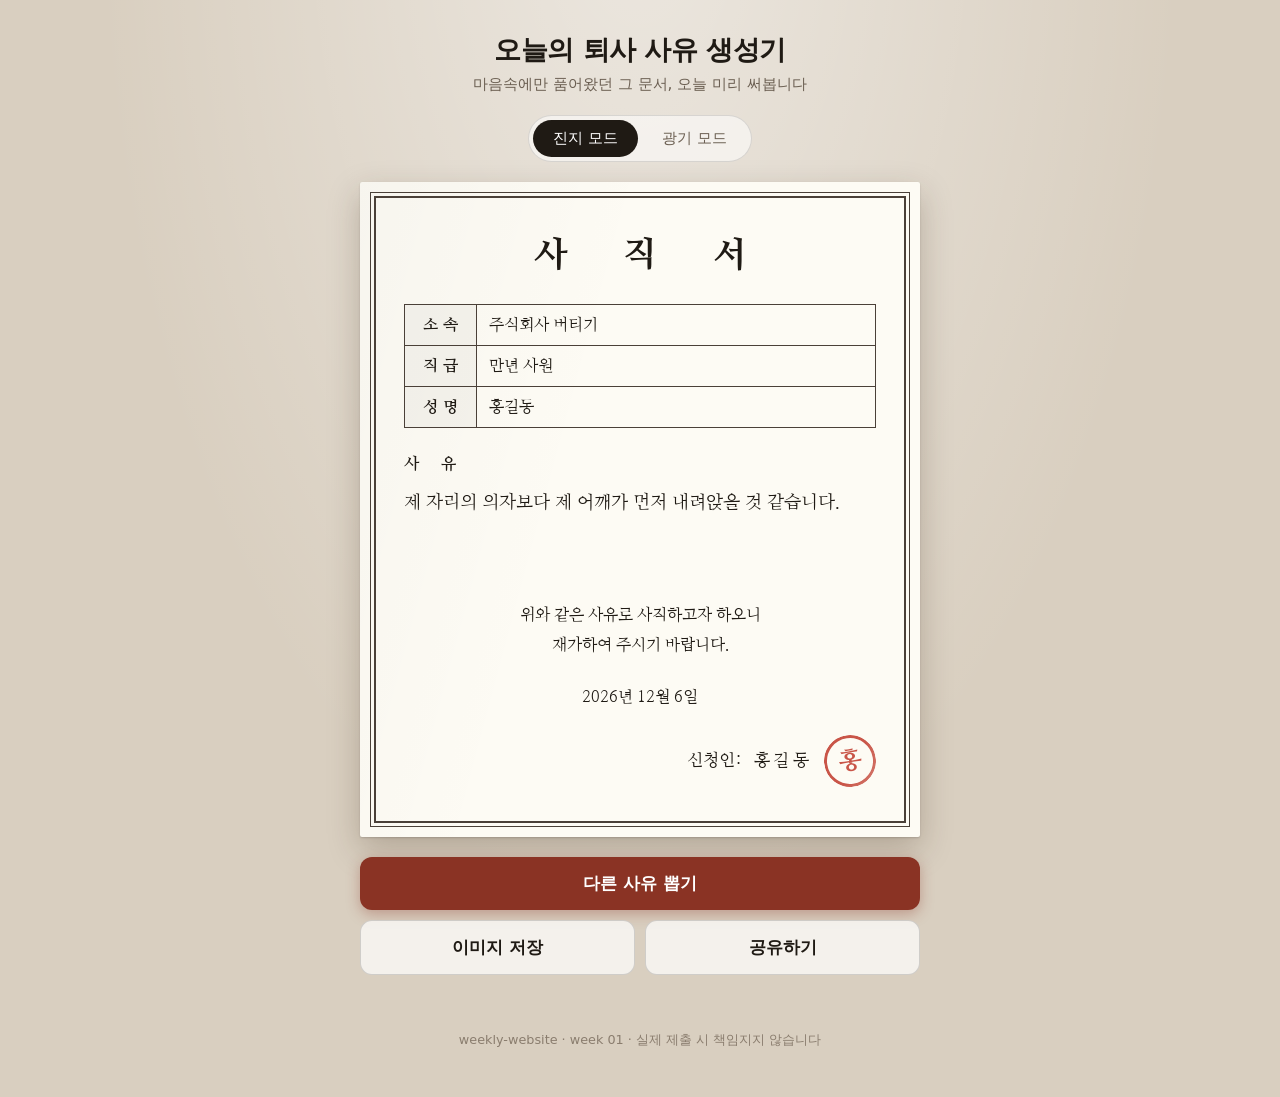
==== weeks/01-resignation-generator/index.html @ abd7a3d4 "week 01: 오늘의 퇴사 사유 생성기 - 사직서 문서 UI: 진지/광기 모드, 슬롯 셔플, 성명 도장 - 캔버스 기반 PNG 저장, Web Share API 공유 - 루트 랜딩" ====
<!DOCTYPE html>
<html lang="ko">
<head>
  <meta charset="UTF-8">
  <meta name="viewport" content="width=device-width, initial-scale=1.0">
  <title>오늘의 퇴사 사유 생성기</title>
  <meta name="description" content="버튼 하나로 완성되는 나만의 사직서. 진지 모드부터 광기 모드까지, 오늘의 퇴사 사유를 뽑아보세요.">
  <meta property="og:title" content="오늘의 퇴사 사유 생성기">
  <meta property="og:description" content="버튼 하나로 완성되는 나만의 사직서. 오늘의 퇴사 사유를 뽑아보세요.">
  <link rel="preconnect" href="https://fonts.googleapis.com">
  <link rel="preconnect" href="https://fonts.gstatic.com" crossorigin>
  <link href="https://fonts.googleapis.com/css2?family=Nanum+Myeongjo:wght@400;700;800&family=Pretendard:wght@400;600&display=swap" rel="stylesheet">
  <link rel="stylesheet" href="style.css">
</head>
<body>
  <main class="wrap">
    <header class="site-header">
      <h1 class="site-title">오늘의 퇴사 사유 생성기</h1>
      <p class="site-sub">마음속에만 품어왔던 그 문서, 오늘 미리 써봅니다</p>
    </header>

    <div class="mode-toggle" role="tablist" aria-label="사유 모드 선택">
      <button class="mode-btn is-active" id="modeSerious" role="tab" aria-selected="true">진지 모드</button>
      <button class="mode-btn" id="modeMad" role="tab" aria-selected="false">광기 모드</button>
    </div>

    <section class="paper" id="paper" aria-label="사직서 문서">
      <div class="paper-inner">
        <h2 class="doc-title">사&nbsp;&nbsp;직&nbsp;&nbsp;서</h2>

        <table class="info-table">
          <tbody>
            <tr>
              <th scope="row">소속</th>
              <td><input type="text" id="fieldDept" value="주식회사 버티기" maxlength="20" aria-label="소속"></td>
            </tr>
            <tr>
              <th scope="row">직급</th>
              <td><input type="text" id="fieldRank" value="만년 사원" maxlength="20" aria-label="직급"></td>
            </tr>
            <tr>
              <th scope="row">성명</th>
              <td><input type="text" id="fieldName" value="홍길동" maxlength="10" aria-label="성명"></td>
            </tr>
          </tbody>
        </table>

        <div class="reason-block">
          <p class="reason-label">사&nbsp;&nbsp;유</p>
          <p class="reason-text" id="reasonText" aria-live="polite"></p>
        </div>

        <p class="closing">위와 같은 사유로 사직하고자 하오니<br>재가하여 주시기 바랍니다.</p>

        <p class="doc-date" id="docDate"></p>

        <div class="sign-row">
          <span class="sign-label">신청인:</span>
          <span class="sign-name" id="signName">홍길동</span>
          <span class="stamp" id="stamp" aria-hidden="true">홍</span>
        </div>
      </div>
    </section>

    <div class="controls">
      <button class="btn btn-primary" id="btnDraw">다른 사유 뽑기</button>
      <div class="btn-row">
        <button class="btn btn-secondary" id="btnSave">이미지 저장</button>
        <button class="btn btn-secondary" id="btnShare">공유하기</button>
      </div>
    </div>

    <p class="toast" id="toast" role="status"></p>

    <footer class="site-footer">
      <p>weekly-website · week 01 · 실제 제출 시 책임지지 않습니다</p>
    </footer>
  </main>

  <script src="app.js"></script>
</body>
</html>
---- weeks/01-resignation-generator/style.css ----
:root {
  --paper: #fdfbf4;
  --ink: #1f1a14;
  --line: #4a4038;
  --red: #c0392b;
  --bg: #d9cfc0;
  --accent: #8a3324;
}

* { box-sizing: border-box; margin: 0; padding: 0; }

body {
  min-height: 100vh;
  background:
    radial-gradient(ellipse at 50% -10%, rgba(255,255,255,.5), transparent 60%),
    var(--bg);
  font-family: "Pretendard", "Apple SD Gothic Neo", system-ui, sans-serif;
  color: var(--ink);
  display: flex;
  justify-content: center;
  padding: 32px 16px 48px;
}

.wrap {
  width: 100%;
  max-width: 560px;
  display: flex;
  flex-direction: column;
  align-items: center;
  gap: 20px;
}

.site-header { text-align: center; }
.site-title { font-size: 1.7rem; font-weight: 600; letter-spacing: -0.02em; }
.site-sub { margin-top: 6px; color: #6b5f52; font-size: .95rem; }

/* 모드 토글 */
.mode-toggle {
  display: inline-flex;
  background: rgba(255,255,255,.55);
  border: 1px solid rgba(0,0,0,.12);
  border-radius: 999px;
  padding: 4px;
  gap: 4px;
}
.mode-btn {
  border: 0;
  background: transparent;
  padding: 8px 20px;
  border-radius: 999px;
  font: inherit;
  font-size: .95rem;
  color: #6b5f52;
  cursor: pointer;
  transition: all .15s ease;
}
.mode-btn.is-active { background: var(--ink); color: #fff; }
.mode-btn:not(.is-active):hover { background: rgba(0,0,0,.06); }

/* 사직서 종이 */
.paper {
  width: 100%;
  background:
    linear-gradient(105deg, rgba(0,0,0,.025) 0%, transparent 40%),
    var(--paper);
  border-radius: 2px;
  box-shadow:
    0 1px 2px rgba(0,0,0,.15),
    0 12px 32px rgba(60,40,20,.25);
  padding: 14px;
}
.paper-inner {
  border: 2px solid var(--line);
  outline: 1px solid var(--line);
  outline-offset: 3px;
  padding: 36px 28px 32px;
  font-family: "Nanum Myeongjo", "Noto Serif KR", serif;
  display: flex;
  flex-direction: column;
  gap: 26px;
}

.doc-title {
  text-align: center;
  font-size: 2.2rem;
  font-weight: 800;
  letter-spacing: .35em;
  text-indent: .35em;
}

.info-table {
  width: 100%;
  border-collapse: collapse;
  font-size: 1rem;
}
.info-table th, .info-table td {
  border: 1px solid var(--line);
  padding: 10px 12px;
  text-align: left;
}
.info-table th {
  width: 72px;
  font-weight: 700;
  text-align: center;
  background: rgba(0,0,0,.03);
  letter-spacing: .3em;
  text-indent: .3em;
}
.info-table input {
  width: 100%;
  border: 0;
  background: transparent;
  font: inherit;
  color: inherit;
  outline: none;
}
.info-table input:focus { background: rgba(192,57,43,.06); }

.reason-block { min-height: 120px; }
.reason-label {
  font-weight: 700;
  letter-spacing: .3em;
  margin-bottom: 12px;
}
.reason-text {
  font-size: 1.15rem;
  line-height: 1.85;
  word-break: keep-all;
  transition: opacity .08s linear;
}
.reason-text.is-shuffling { opacity: .45; }

.closing {
  text-align: center;
  line-height: 1.9;
  font-size: 1rem;
}

.doc-date { text-align: center; font-size: 1rem; }

.sign-row {
  display: flex;
  justify-content: flex-end;
  align-items: center;
  gap: 12px;
  font-size: 1.05rem;
  min-height: 56px;
}
.sign-name { letter-spacing: .2em; }

.stamp {
  display: inline-flex;
  align-items: center;
  justify-content: center;
  width: 52px;
  height: 52px;
  border: 3px solid var(--red);
  border-radius: 50%;
  color: var(--red);
  font-size: 1.5rem;
  font-weight: 800;
  transform: rotate(-8deg);
  position: relative;
  opacity: .85;
  -webkit-mask-image: radial-gradient(circle at 35% 40%, black 60%, rgba(0,0,0,.6) 100%);
  mask-image: radial-gradient(circle at 35% 40%, black 60%, rgba(0,0,0,.6) 100%);
}

/* 버튼 */
.controls {
  width: 100%;
  display: flex;
  flex-direction: column;
  gap: 10px;
}
.btn {
  font: inherit;
  border: 0;
  border-radius: 12px;
  padding: 15px 20px;
  cursor: pointer;
  font-size: 1.05rem;
  font-weight: 600;
  transition: transform .08s ease, box-shadow .15s ease;
}
.btn:active { transform: scale(.98); }
.btn-primary {
  background: var(--accent);
  color: #fff;
  box-shadow: 0 4px 14px rgba(138,51,36,.35);
}
.btn-primary:hover { box-shadow: 0 6px 18px rgba(138,51,36,.45); }
.btn-row { display: flex; gap: 10px; }
.btn-secondary {
  flex: 1;
  background: rgba(255,255,255,.7);
  border: 1px solid rgba(0,0,0,.15);
  color: var(--ink);
}
.btn-secondary:hover { background: #fff; }

.toast {
  min-height: 1.2em;
  font-size: .9rem;
  color: #6b5f52;
  opacity: 0;
  transition: opacity .25s ease;
}
.toast.is-visible { opacity: 1; }

.site-footer { color: #8a7d6e; font-size: .8rem; }

@media (max-width: 480px) {
  body { padding: 20px 10px 40px; }
  .paper-inner { padding: 28px 18px 26px; gap: 20px; }
  .doc-title { font-size: 1.8rem; }
  .reason-text { font-size: 1.05rem; }
  .site-title { font-size: 1.4rem; }
}
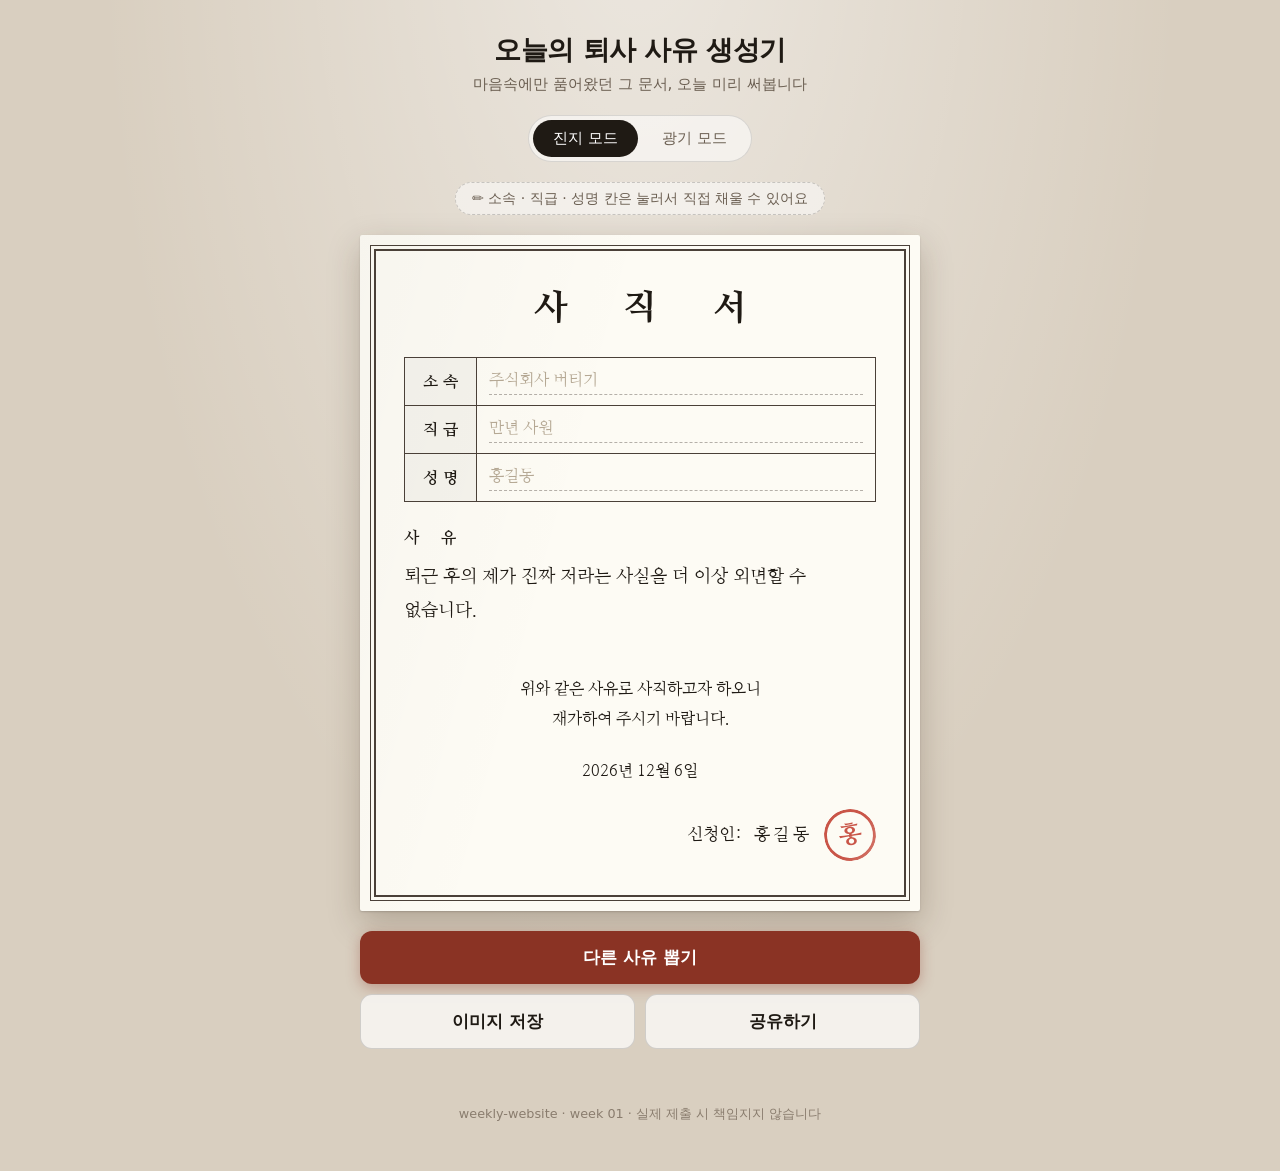
==== commit 6fcb599f: "week 01: 인적사항 칸 수정 가능함을 명확하게 개선 - 기본값을 placeholder로 전환, 점선 밑줄과 안내 문구 추가 - 빈칸으로 이미지 저장 시 기본값(주식회사 버티기" ====
--- a/weeks/01-resignation-generator/index.html
+++ b/weeks/01-resignation-generator/index.html
@@ -24,6 +24,8 @@
       <button class="mode-btn" id="modeMad" role="tab" aria-selected="false">광기 모드</button>
     </div>
 
+    <p class="edit-hint">✏️ 소속 · 직급 · 성명 칸은 눌러서 직접 채울 수 있어요</p>
+
     <section class="paper" id="paper" aria-label="사직서 문서">
       <div class="paper-inner">
         <h2 class="doc-title">사&nbsp;&nbsp;직&nbsp;&nbsp;서</h2>
@@ -32,15 +34,15 @@
           <tbody>
             <tr>
               <th scope="row">소속</th>
-              <td><input type="text" id="fieldDept" value="주식회사 버티기" maxlength="20" aria-label="소속"></td>
+              <td><input type="text" id="fieldDept" placeholder="주식회사 버티기" maxlength="20" aria-label="소속"></td>
             </tr>
             <tr>
               <th scope="row">직급</th>
-              <td><input type="text" id="fieldRank" value="만년 사원" maxlength="20" aria-label="직급"></td>
+              <td><input type="text" id="fieldRank" placeholder="만년 사원" maxlength="20" aria-label="직급"></td>
             </tr>
             <tr>
               <th scope="row">성명</th>
-              <td><input type="text" id="fieldName" value="홍길동" maxlength="10" aria-label="성명"></td>
+              <td><input type="text" id="fieldName" placeholder="홍길동" maxlength="10" aria-label="성명"></td>
             </tr>
           </tbody>
         </table>
--- a/weeks/01-resignation-generator/style.css
+++ b/weeks/01-resignation-generator/style.css
@@ -57,6 +57,15 @@
 .mode-btn.is-active { background: var(--ink); color: #fff; }
 .mode-btn:not(.is-active):hover { background: rgba(0,0,0,.06); }
 
+.edit-hint {
+  font-size: .88rem;
+  color: #6b5f52;
+  background: rgba(255,255,255,.5);
+  border: 1px dashed rgba(0,0,0,.18);
+  border-radius: 999px;
+  padding: 6px 16px;
+}
+
 /* 사직서 종이 */
 .paper {
   width: 100%;
@@ -109,12 +118,20 @@
 .info-table input {
   width: 100%;
   border: 0;
+  border-bottom: 1px dashed rgba(74,64,56,.4);
   background: transparent;
   font: inherit;
   color: inherit;
   outline: none;
-}
-.info-table input:focus { background: rgba(192,57,43,.06); }
+  padding: 2px 0 4px;
+  transition: border-color .15s ease, background .15s ease;
+}
+.info-table input::placeholder { color: #b5a894; }
+.info-table input:hover { background: rgba(192,57,43,.04); }
+.info-table input:focus {
+  background: rgba(192,57,43,.06);
+  border-bottom: 1px solid var(--red);
+}
 
 .reason-block { min-height: 120px; }
 .reason-label {
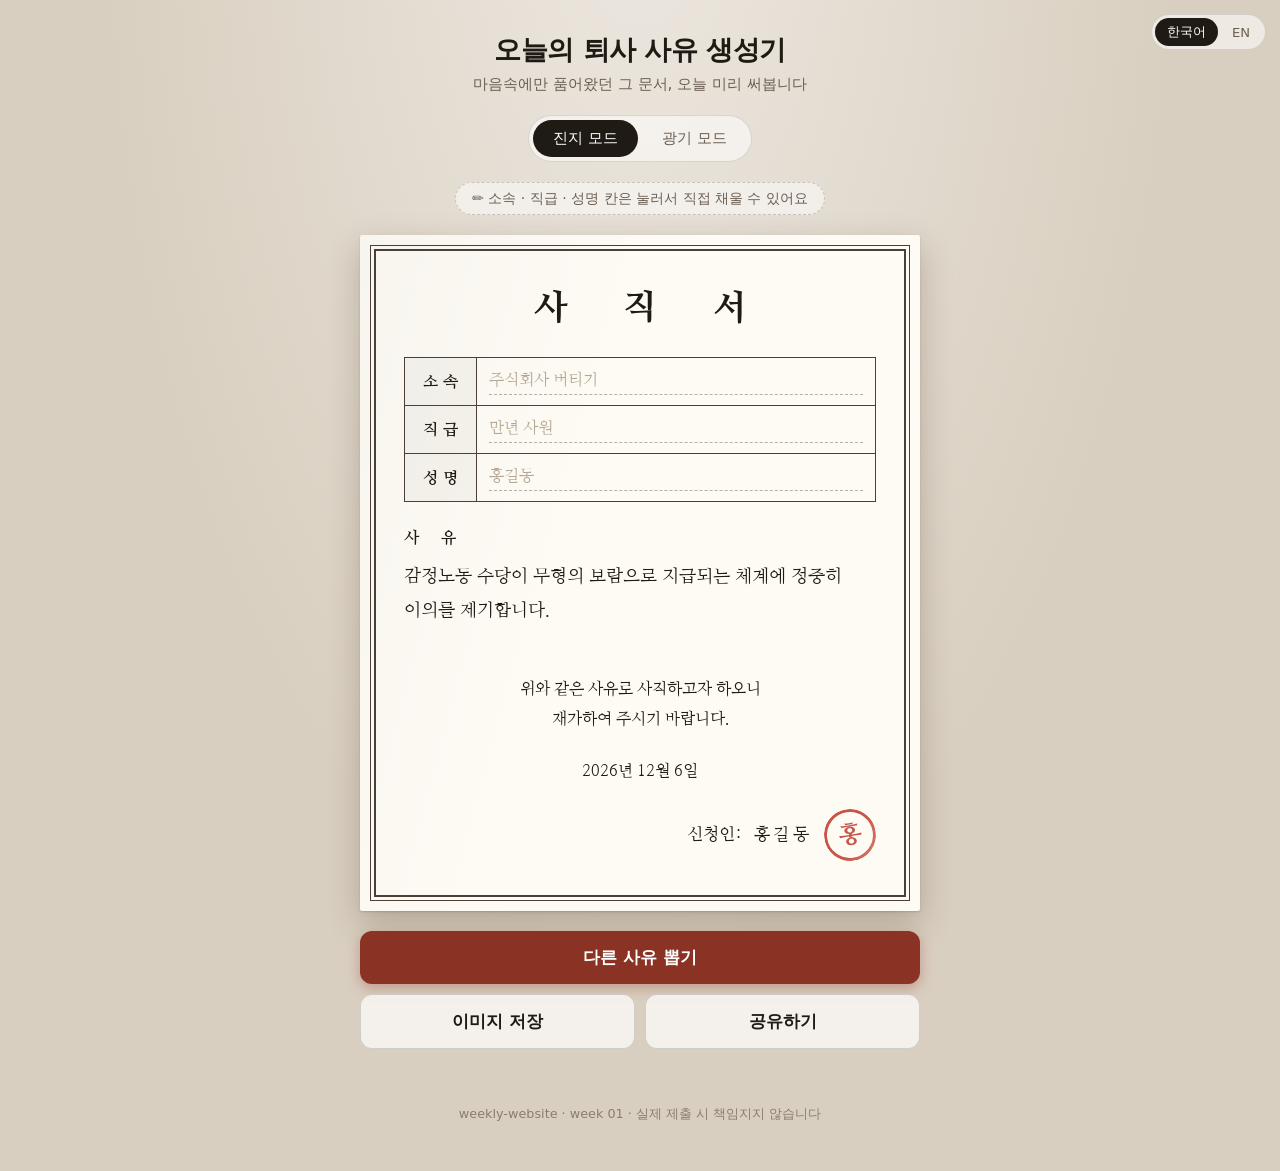
==== commit c577fc4a: "week 01: 사유 풀 대폭 확장 및 영문 버전 추가 - 사유 데이터 분리: data/reasons-ko.js(진지 1104/광기 1104), data/reasons-en.js(" ====
--- a/weeks/01-resignation-generator/index.html
+++ b/weeks/01-resignation-generator/index.html
@@ -13,51 +13,56 @@
   <link rel="stylesheet" href="style.css">
 </head>
 <body>
+  <div class="lang-toggle" role="group" aria-label="Language">
+    <button class="lang-btn is-active" id="langKo">한국어</button>
+    <button class="lang-btn" id="langEn">EN</button>
+  </div>
+
   <main class="wrap">
     <header class="site-header">
-      <h1 class="site-title">오늘의 퇴사 사유 생성기</h1>
-      <p class="site-sub">마음속에만 품어왔던 그 문서, 오늘 미리 써봅니다</p>
+      <h1 class="site-title" id="siteTitle">오늘의 퇴사 사유 생성기</h1>
+      <p class="site-sub" id="siteSub">마음속에만 품어왔던 그 문서, 오늘 미리 써봅니다</p>
     </header>
 
-    <div class="mode-toggle" role="tablist" aria-label="사유 모드 선택">
+    <div class="mode-toggle" role="tablist" aria-label="mode">
       <button class="mode-btn is-active" id="modeSerious" role="tab" aria-selected="true">진지 모드</button>
       <button class="mode-btn" id="modeMad" role="tab" aria-selected="false">광기 모드</button>
     </div>
 
-    <p class="edit-hint">✏️ 소속 · 직급 · 성명 칸은 눌러서 직접 채울 수 있어요</p>
+    <p class="edit-hint" id="editHint">✏️ 소속 · 직급 · 성명 칸은 눌러서 직접 채울 수 있어요</p>
 
-    <section class="paper" id="paper" aria-label="사직서 문서">
+    <section class="paper" id="paper" aria-label="document">
       <div class="paper-inner">
-        <h2 class="doc-title">사&nbsp;&nbsp;직&nbsp;&nbsp;서</h2>
+        <h2 class="doc-title" id="docTitle">사&nbsp;&nbsp;직&nbsp;&nbsp;서</h2>
 
         <table class="info-table">
           <tbody>
             <tr>
-              <th scope="row">소속</th>
-              <td><input type="text" id="fieldDept" placeholder="주식회사 버티기" maxlength="20" aria-label="소속"></td>
+              <th scope="row" id="thDept">소속</th>
+              <td><input type="text" id="fieldDept" placeholder="주식회사 버티기" maxlength="24" aria-label="소속"></td>
             </tr>
             <tr>
-              <th scope="row">직급</th>
-              <td><input type="text" id="fieldRank" placeholder="만년 사원" maxlength="20" aria-label="직급"></td>
+              <th scope="row" id="thRank">직급</th>
+              <td><input type="text" id="fieldRank" placeholder="만년 사원" maxlength="24" aria-label="직급"></td>
             </tr>
             <tr>
-              <th scope="row">성명</th>
-              <td><input type="text" id="fieldName" placeholder="홍길동" maxlength="10" aria-label="성명"></td>
+              <th scope="row" id="thName">성명</th>
+              <td><input type="text" id="fieldName" placeholder="홍길동" maxlength="16" aria-label="성명"></td>
             </tr>
           </tbody>
         </table>
 
         <div class="reason-block">
-          <p class="reason-label">사&nbsp;&nbsp;유</p>
+          <p class="reason-label" id="reasonLabel">사&nbsp;&nbsp;유</p>
           <p class="reason-text" id="reasonText" aria-live="polite"></p>
         </div>
 
-        <p class="closing">위와 같은 사유로 사직하고자 하오니<br>재가하여 주시기 바랍니다.</p>
+        <p class="closing"><span id="closing1"></span><br><span id="closing2"></span></p>
 
         <p class="doc-date" id="docDate"></p>
 
         <div class="sign-row">
-          <span class="sign-label">신청인:</span>
+          <span class="sign-label" id="signLabel">신청인:</span>
           <span class="sign-name" id="signName">홍길동</span>
           <span class="stamp" id="stamp" aria-hidden="true">홍</span>
         </div>
@@ -75,10 +80,12 @@
     <p class="toast" id="toast" role="status"></p>
 
     <footer class="site-footer">
-      <p>weekly-website · week 01 · 실제 제출 시 책임지지 않습니다</p>
+      <p id="footerText">weekly-website · week 01 · 실제 제출 시 책임지지 않습니다</p>
     </footer>
   </main>
 
+  <script src="data/reasons-ko.js"></script>
+  <script src="data/reasons-en.js"></script>
   <script src="app.js"></script>
 </body>
 </html>
--- a/weeks/01-resignation-generator/style.css
+++ b/weeks/01-resignation-generator/style.css
@@ -29,6 +29,37 @@
   align-items: center;
   gap: 20px;
 }
+
+/* 언어 토글 */
+.lang-toggle {
+  position: fixed;
+  top: 14px;
+  right: 14px;
+  display: inline-flex;
+  gap: 2px;
+  background: rgba(255,255,255,.55);
+  border: 1px solid rgba(0,0,0,.12);
+  border-radius: 999px;
+  padding: 3px;
+  z-index: 10;
+}
+.lang-btn {
+  border: 0;
+  background: transparent;
+  padding: 5px 12px;
+  border-radius: 999px;
+  font: inherit;
+  font-size: .82rem;
+  color: #6b5f52;
+  cursor: pointer;
+}
+.lang-btn.is-active { background: var(--ink); color: #fff; }
+
+/* 영문 모드 조정 */
+body.lang-en .doc-title { font-size: 1.45rem; letter-spacing: .18em; text-indent: .18em; }
+body.lang-en .info-table th { width: 96px; letter-spacing: .04em; text-indent: 0; }
+body.lang-en .reason-label,
+body.lang-en .sign-name { letter-spacing: .08em; }
 
 .site-header { text-align: center; }
 .site-title { font-size: 1.7rem; font-weight: 600; letter-spacing: -0.02em; }
